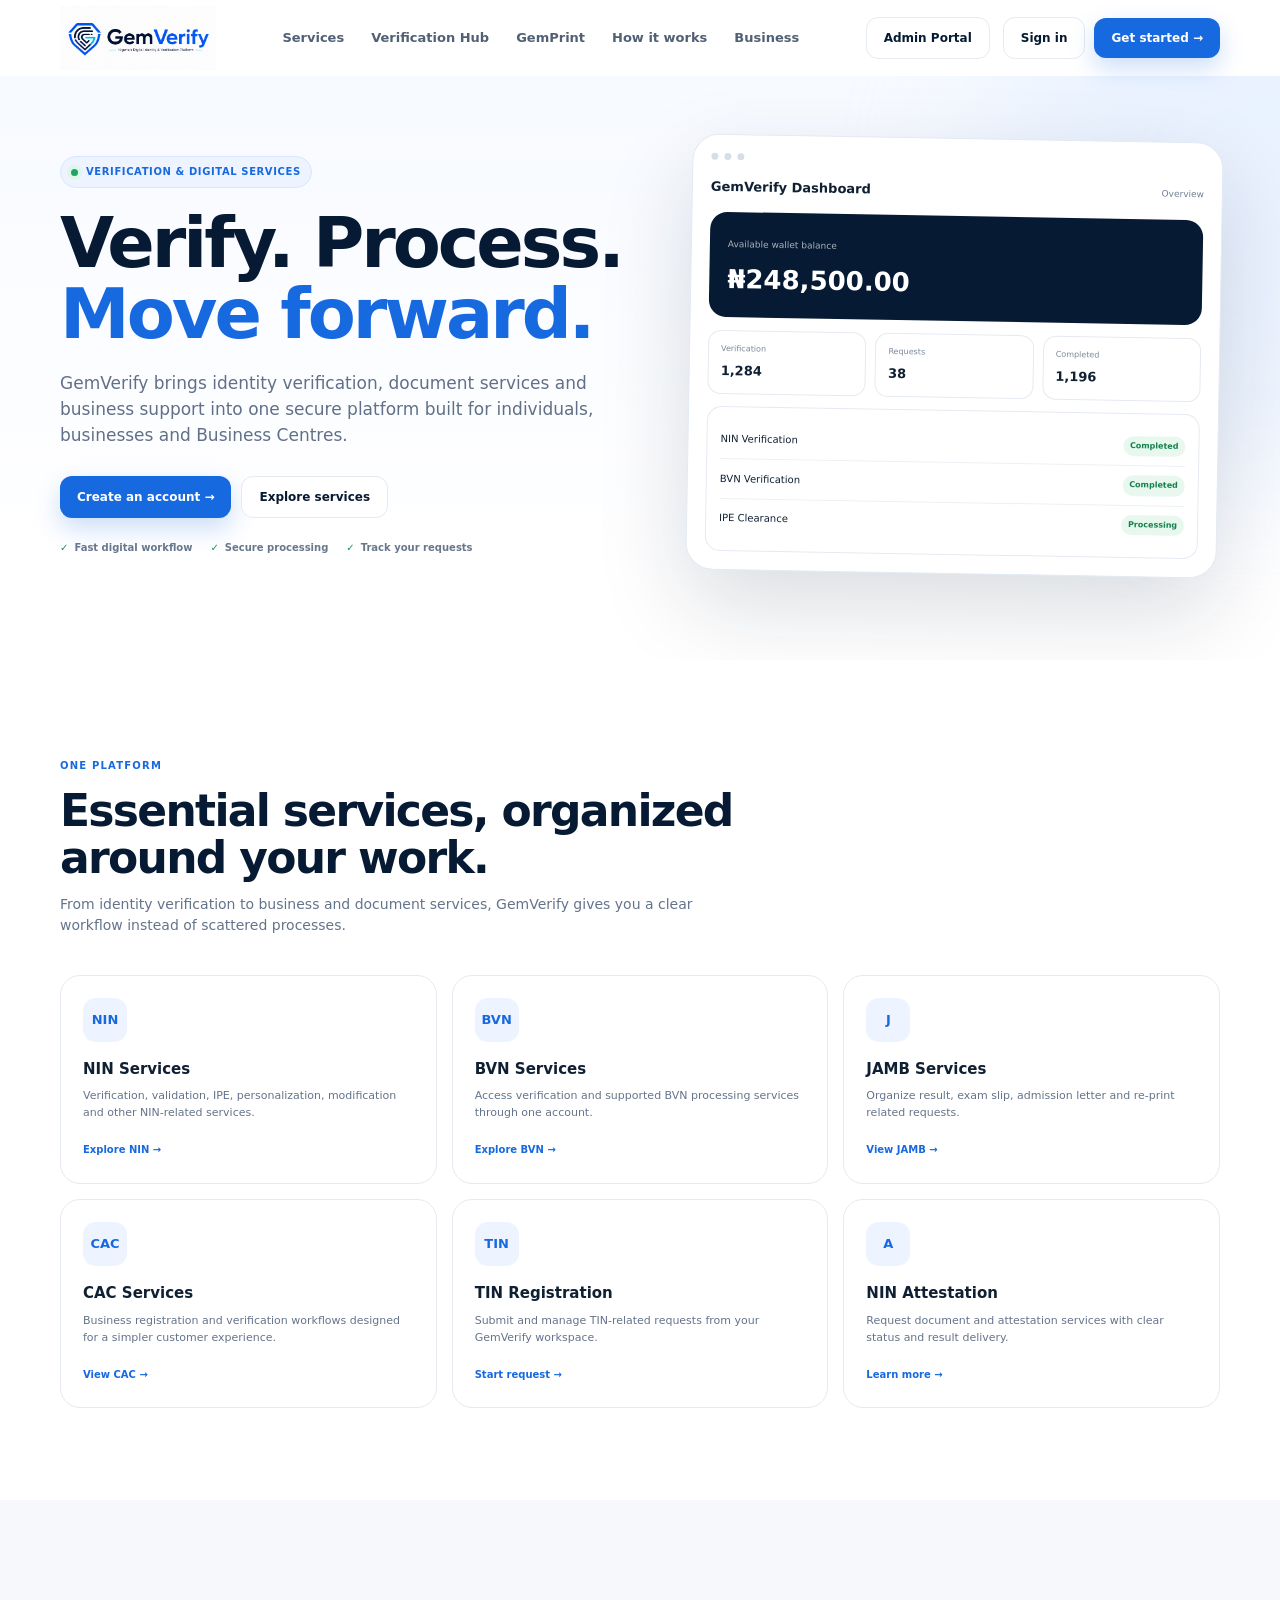
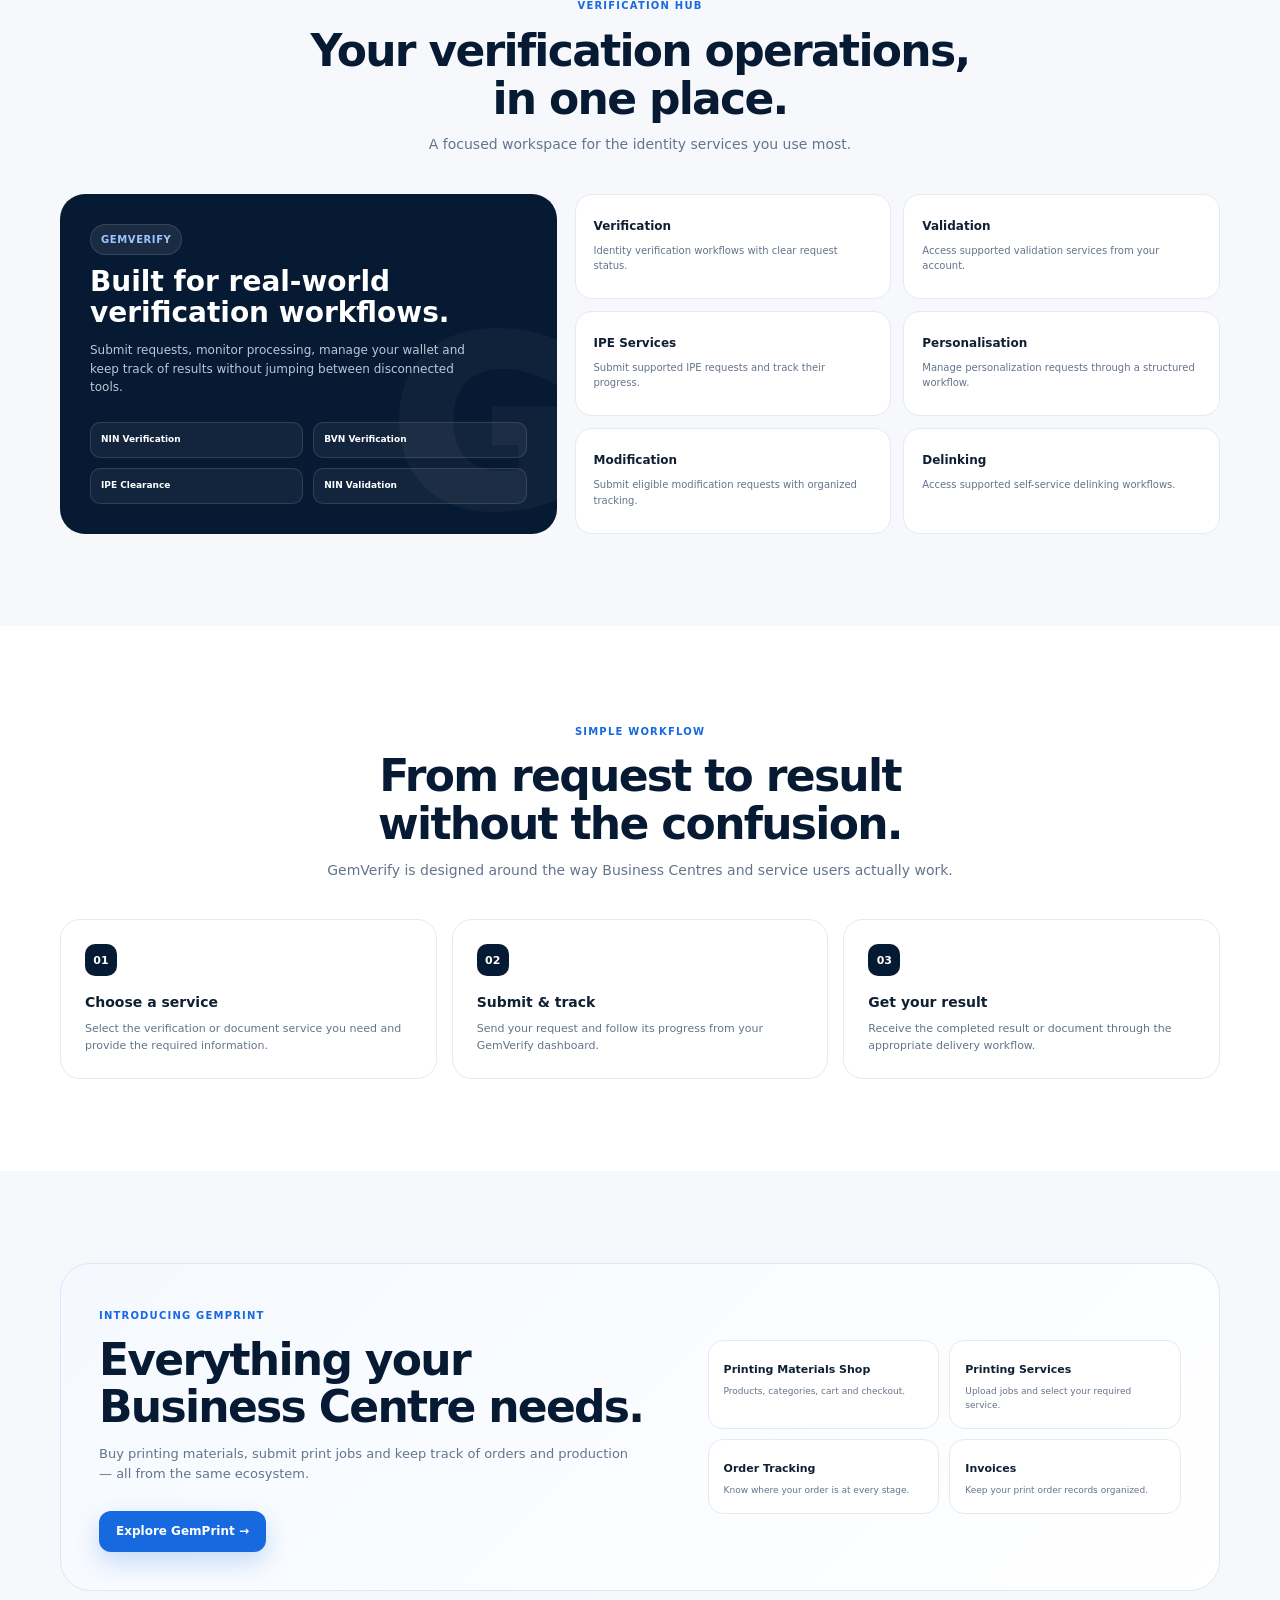
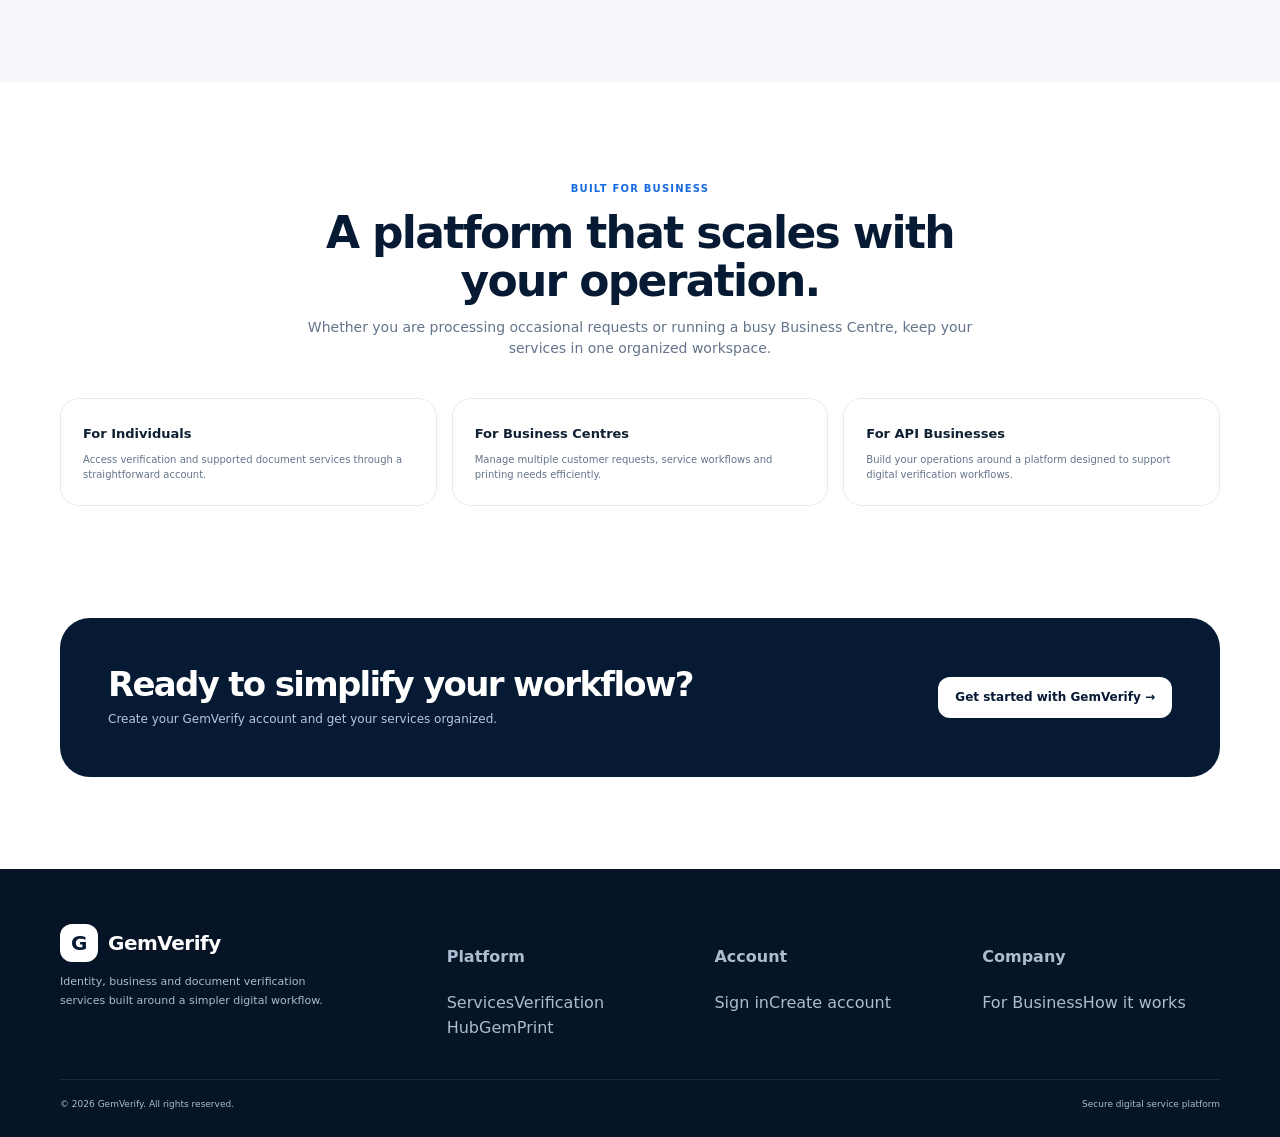
==== index.html @ 968aca0b "Configure gitignore, structure empty directories, and relocate helper tools to tools/" ====
<!DOCTYPE html>
<html lang="en">
<head>
<link rel="icon" type="image/png" href="assets/img/favicon.png">
<link rel="canonical" href="http://localhost/gemverify/">
<meta charset="UTF-8">
<meta name="viewport" content="width=device-width,initial-scale=1,viewport-fit=cover">
<meta name="description" content="GemVerify — Identity, business and document verification services built for individuals, businesses and Nigerian Business Centres.">
<title>GemVerify — Verification Made Simple</title>
<style>
:root{
  --navy:#071a33;--navy2:#0b2748;--blue:#1769e0;--blue2:#4f8df7;
  --ink:#102033;--muted:#64748b;--bg:#f6f8fc;--white:#fff;
  --line:#e5eaf1;--soft:#edf4ff;--green:#15945c;
  --shadow:0 18px 60px rgba(7,26,51,.10);--radius:24px;
}
*{box-sizing:border-box}html{scroll-behavior:smooth}body{margin:0;font-family:Inter,ui-sans-serif,system-ui,-apple-system,BlinkMacSystemFont,"Segoe UI",sans-serif;color:var(--ink);background:var(--white);line-height:1.55}
a{text-decoration:none;color:inherit}button{font:inherit;cursor:pointer}.container{width:min(1160px,calc(100% - 40px));margin:auto}
.nav{height:76px;display:flex;align-items:center;justify-content:space-between;gap:25px;position:relative;z-index:10}
.logo{display:flex;align-items:center;gap:10px;font-weight:900;font-size:20px;letter-spacing:-.5px}
.logo-mark{width:38px;height:38px;border-radius:12px;background:var(--navy);color:white;display:grid;place-items:center;box-shadow:0 8px 20px rgba(7,26,51,.18)}
.nav-links{display:flex;align-items:center;gap:27px;font-size:13px;font-weight:700;color:#516074}
.nav-links a:hover{color:var(--blue)}.nav-actions{display:flex;gap:9px;align-items:center}
.btn{border:0;border-radius:12px;padding:11px 17px;font-weight:800;font-size:12px;display:inline-flex;align-items:center;justify-content:center;gap:8px}
.btn-outline{background:white;border:1px solid var(--line);color:var(--navy)}.btn-primary{background:var(--blue);color:white;box-shadow:0 10px 24px rgba(23,105,224,.22)}.btn-dark{background:var(--navy);color:white}.btn:hover{transform:translateY(-1px)}
.menu{display:none;border:1px solid var(--line);background:white;border-radius:10px;width:40px;height:40px}

.hero{background:linear-gradient(180deg,#f7faff 0%,#fff 86%);padding:62px 0 86px;overflow:hidden;position:relative}
.hero:before{content:"";position:absolute;width:560px;height:560px;border-radius:50%;background:#dbeaff;filter:blur(70px);opacity:.48;right:-260px;top:-160px}
.hero-grid{display:grid;grid-template-columns:1.03fr .97fr;align-items:center;gap:65px;position:relative}
.eyebrow{display:inline-flex;align-items:center;gap:8px;background:#edf4ff;color:#1769e0;border:1px solid #d8e7ff;padding:7px 10px;border-radius:99px;font-size:10px;font-weight:900;letter-spacing:.06em;text-transform:uppercase}
.dot{width:7px;height:7px;border-radius:50%;background:#20a464;box-shadow:0 0 0 4px #dff7ea}
h1{font-size:clamp(42px,5.5vw,70px);line-height:1.02;letter-spacing:-3px;margin:20px 0 19px;color:var(--navy)}
.hero-copy{font-size:17px;color:#617087;max-width:600px}.hero-actions{display:flex;gap:10px;margin:27px 0 22px;flex-wrap:wrap}
.trust{display:flex;gap:18px;flex-wrap:wrap;color:#68778c;font-size:10px;font-weight:700}.trust span{display:flex;gap:6px;align-items:center}.check{color:var(--green);font-weight:900}
.hero-visual{position:relative}.dashboard-card{background:white;border:1px solid #e3eaf3;border-radius:27px;box-shadow:0 35px 90px rgba(7,26,51,.15);padding:18px;transform:rotate(1deg)}
.window-bar{display:flex;gap:6px;margin-bottom:17px}.window-bar i{width:7px;height:7px;border-radius:50%;background:#d7dee8}
.mock-head{display:flex;justify-content:space-between;align-items:center;margin-bottom:15px}.mock-head b{font-size:13px}.mock-head span{font-size:9px;color:#718096}
.balance{background:var(--navy);color:white;border-radius:17px;padding:18px;margin-bottom:13px}.balance small{opacity:.65;font-size:9px}.balance strong{font-size:26px;display:block;margin-top:4px}
.mock-grid{display:grid;grid-template-columns:repeat(3,1fr);gap:9px}.mock-stat{border:1px solid var(--line);border-radius:13px;padding:12px}.mock-stat small{display:block;color:#7b8798;font-size:8px}.mock-stat b{display:block;margin-top:5px;font-size:13px}
.verify-card{margin-top:12px;border:1px solid var(--line);border-radius:15px;padding:13px}.verify-row{display:flex;align-items:center;justify-content:space-between;padding:9px 0;border-bottom:1px solid #edf0f4;font-size:10px}.verify-row:last-child{border:0}.status{background:#e8f8ef;color:#15804b;border-radius:99px;padding:4px 7px;font-size:8px;font-weight:900}

.section{padding:92px 0}.section-soft{background:var(--bg)}.section-head{max-width:680px;margin-bottom:38px}.section-head.center{text-align:center;margin-left:auto;margin-right:auto}.kicker{font-size:10px;color:var(--blue);font-weight:900;text-transform:uppercase;letter-spacing:.12em}.section h2{font-size:clamp(30px,4vw,44px);line-height:1.08;letter-spacing:-1.7px;color:var(--navy);margin:10px 0 12px}.section-head p{color:var(--muted);font-size:14px;margin:0}
.service-grid{display:grid;grid-template-columns:repeat(3,1fr);gap:15px}.service-card{background:white;border:1px solid var(--line);border-radius:20px;padding:22px;transition:.2s}.service-card:hover{transform:translateY(-4px);box-shadow:var(--shadow);border-color:#d2e1f7}
.service-icon{width:44px;height:44px;border-radius:13px;background:var(--soft);color:var(--blue);display:grid;place-items:center;font-weight:900;font-size:13px}.service-card h3{font-size:15px;margin:16px 0 6px}.service-card p{font-size:11px;color:var(--muted);margin:0 0 15px}.service-link{font-size:10px;font-weight:900;color:var(--blue)}
.hub{display:grid;grid-template-columns:1fr 1.3fr;gap:18px;align-items:stretch}.hub-panel{background:var(--navy);color:white;border-radius:25px;padding:30px;position:relative;overflow:hidden}.hub-panel:after{content:"G";position:absolute;font-size:230px;font-weight:1000;opacity:.035;right:-20px;bottom:-75px}.hub-panel h3{font-size:28px;line-height:1.1;margin:12px 0}.hub-panel p{font-size:12px;color:#b9c7d8;max-width:380px}.hub-list{display:grid;grid-template-columns:repeat(2,1fr);gap:10px;margin-top:25px}.hub-list span{border:1px solid rgba(255,255,255,.12);background:rgba(255,255,255,.05);padding:10px;border-radius:10px;font-size:9px;font-weight:800}.hub-services{display:grid;grid-template-columns:repeat(2,1fr);gap:12px}.mini{border:1px solid var(--line);border-radius:17px;padding:18px;background:#fff}.mini b{font-size:12px}.mini p{font-size:10px;color:var(--muted);margin:5px 0 0}

.steps{display:grid;grid-template-columns:repeat(3,1fr);gap:15px}.step{position:relative;border:1px solid var(--line);border-radius:20px;padding:24px;background:#fff}.num{width:32px;height:32px;border-radius:10px;background:var(--navy);color:#fff;display:grid;place-items:center;font-size:11px;font-weight:900}.step h3{font-size:14px;margin:16px 0 6px}.step p{font-size:11px;color:var(--muted);margin:0}
.gemprint{background:linear-gradient(135deg,#f5f9ff,#fff);border:1px solid #dce8f8;border-radius:30px;padding:38px;display:grid;grid-template-columns:1.1fr .9fr;gap:30px;align-items:center}.gemprint h2{margin-top:9px}.gp-items{display:grid;grid-template-columns:1fr 1fr;gap:10px}.gp-item{background:#fff;border:1px solid var(--line);border-radius:15px;padding:15px}.gp-item b{font-size:11px}.gp-item p{font-size:9px;color:var(--muted);margin:4px 0 0}
.security{display:grid;grid-template-columns:repeat(3,1fr);gap:15px}.security-card{padding:22px;border:1px solid var(--line);border-radius:19px}.security-card b{font-size:13px}.security-card p{font-size:10px;color:var(--muted);margin:6px 0 0}
.cta{background:var(--navy);border-radius:30px;padding:48px;color:white;display:flex;justify-content:space-between;align-items:center;gap:25px}.cta h2{color:white;margin:0;font-size:34px}.cta p{color:#b8c7d9;font-size:12px;margin:8px 0 0}.cta .btn{background:white;color:var(--navy)}
footer{background:#061426;color:#aebbd0;padding:55px 0 25px}.footer-grid{display:grid;grid-template-columns:1.5fr 1fr 1fr 1fr;gap:30px}.footer-brand p{font-size:11px;max-width:290px;line-height:1.7}.footer h4{color:white;font-size:11px;margin:0 0 12px}.footer a{display:block;font-size:10px;margin:8px 0;color:#aebbd0}.footer-bottom{border-top:1px solid rgba(255,255,255,.09);margin-top:38px;padding-top:18px;font-size:9px;display:flex;justify-content:space-between;gap:15px}

@media(max-width:900px){.nav-links{display:none}.menu{display:block}.nav-actions .btn-outline{display:none}.hero-grid,.hub,.gemprint{grid-template-columns:1fr}.hero{padding-top:38px}.hero-visual{max-width:620px;margin:auto}.service-grid{grid-template-columns:repeat(2,1fr)}.footer-grid{grid-template-columns:1.5fr 1fr 1fr}.cta{align-items:flex-start;flex-direction:column}}
@media(max-width:620px){.nav .logo img{width:136px!important}.container{width:min(100% - 24px,1160px)}.nav{height:66px}.logo{font-size:18px}.logo-mark{width:34px;height:34px}.hero{padding:35px 0 55px}.hero-grid{gap:38px}h1{font-size:43px;letter-spacing:-2.2px}.hero-copy{font-size:14px}.dashboard-card{padding:12px;border-radius:20px}.mock-grid{grid-template-columns:1fr 1fr}.section{padding:65px 0}.section h2{font-size:31px}.service-grid,.steps,.security{grid-template-columns:1fr}.hub-list,.hub-services,.gp-items{grid-template-columns:1fr}.gemprint{padding:25px;border-radius:23px}.cta{padding:30px 24px;border-radius:23px}.cta h2{font-size:27px}.footer-grid{grid-template-columns:1fr 1fr}.footer-brand{grid-column:1/-1}.footer-bottom{flex-direction:column}.nav-actions .btn-primary{padding:9px 12px}}
</style>
</head>
<body>

<header>
  <div class="container nav">
    <a class="logo" href="#" aria-label="GemVerify home"><img src="[data-uri]" alt="GemVerify — Nigeria\'s Digital Identity & Verification Platform" style="width:156px;height:auto;display:block"></a>
    <nav class="nav-links">
      <a href="#services">Services</a>
      <a href="#verification">Verification Hub</a>
      <a href="#gemprint">GemPrint</a>
      <a href="#how">How it works</a>
      <a href="#business">Business</a>
    </nav>
    <div class="nav-actions"><a class="btn btn-outline" href="admin/" style="margin-right: 4px;">Admin Portal</a>
      <a class="btn btn-outline" href="user/">Sign in</a>
      <a class="btn btn-primary" href="user/">Get started →</a>
      <button class="menu" onclick="toggleMenu()" aria-label="Open menu">☰</button>
    </div>
  </div>
  <div id="mobileMenu" style="display:none;background:#fff;border-top:1px solid var(--line);padding:12px 20px">
    <div class="container" style="display:grid;gap:3px">
      <a href="#services" onclick="toggleMenu()">Services</a>
      <a href="#verification" onclick="toggleMenu()">Verification Hub</a>
      <a href="#gemprint" onclick="toggleMenu()">GemPrint</a>
      <a href="#how" onclick="toggleMenu()">How it works</a>
      <a href="#business" onclick="toggleMenu()">Business</a>
    </div>
  </div>
</header>

<main>
<section class="hero">
  <div class="container hero-grid">
    <div>
      <span class="eyebrow"><i class="dot"></i> Verification & digital services</span>
      <h1>Verify. Process.<br><span style="color:var(--blue)">Move forward.</span></h1>
      <p class="hero-copy">GemVerify brings identity verification, document services and business support into one secure platform built for individuals, businesses and Business Centres.</p>
      <div class="hero-actions">
        <a class="btn btn-primary" href="user/">Create an account →</a>
        <a class="btn btn-outline" href="#services">Explore services</a>
      </div>
      <div class="trust"><span><b class="check">✓</b> Fast digital workflow</span><span><b class="check">✓</b> Secure processing</span><span><b class="check">✓</b> Track your requests</span></div>
    </div>
    <div class="hero-visual">
      <div class="dashboard-card">
        <div class="window-bar"><i></i><i></i><i></i></div>
        <div class="mock-head"><b>GemVerify Dashboard</b><span>Overview</span></div>
        <div class="balance"><small>Available wallet balance</small><strong>₦248,500.00</strong></div>
        <div class="mock-grid">
          <div class="mock-stat"><small>Verification</small><b>1,284</b></div>
          <div class="mock-stat"><small>Requests</small><b>38</b></div>
          <div class="mock-stat"><small>Completed</small><b>1,196</b></div>
        </div>
        <div class="verify-card">
          <div class="verify-row"><span>NIN Verification</span><span class="status">Completed</span></div>
          <div class="verify-row"><span>BVN Verification</span><span class="status">Completed</span></div>
          <div class="verify-row"><span>IPE Clearance</span><span class="status">Processing</span></div>
        </div>
      </div>
    </div>
  </div>
</section>

<section class="section" id="services">
  <div class="container">
    <div class="section-head">
      <span class="kicker">One platform</span>
      <h2>Essential services, organized around your work.</h2>
      <p>From identity verification to business and document services, GemVerify gives you a clear workflow instead of scattered processes.</p>
    </div>
    <div class="service-grid">
      <article class="service-card"><div class="service-icon">NIN</div><h3>NIN Services</h3><p>Verification, validation, IPE, personalization, modification and other NIN-related services.</p><a class="service-link" href="user/">Explore NIN →</a></article>
      <article class="service-card"><div class="service-icon">BVN</div><h3>BVN Services</h3><p>Access verification and supported BVN processing services through one account.</p><a class="service-link" href="user/">Explore BVN →</a></article>
      <article class="service-card"><div class="service-icon">J</div><h3>JAMB Services</h3><p>Organize result, exam slip, admission letter and re-print related requests.</p><a class="service-link" href="user/">View JAMB →</a></article>
      <article class="service-card"><div class="service-icon">CAC</div><h3>CAC Services</h3><p>Business registration and verification workflows designed for a simpler customer experience.</p><a class="service-link" href="user/">View CAC →</a></article>
      <article class="service-card"><div class="service-icon">TIN</div><h3>TIN Registration</h3><p>Submit and manage TIN-related requests from your GemVerify workspace.</p><a class="service-link" href="user/">Start request →</a></article>
      <article class="service-card"><div class="service-icon">A</div><h3>NIN Attestation</h3><p>Request document and attestation services with clear status and result delivery.</p><a class="service-link" href="user/">Learn more →</a></article>
    </div>
  </div>
</section>

<section class="section section-soft" id="verification">
  <div class="container">
    <div class="section-head center"><span class="kicker">Verification Hub</span><h2>Your verification operations, in one place.</h2><p>A focused workspace for the identity services you use most.</p></div>
    <div class="hub">
      <div class="hub-panel">
        <span class="eyebrow" style="background:rgba(255,255,255,.08);border-color:rgba(255,255,255,.12);color:#9ec4ff">GemVerify</span>
        <h3>Built for real-world verification workflows.</h3>
        <p>Submit requests, monitor processing, manage your wallet and keep track of results without jumping between disconnected tools.</p>
        <div class="hub-list"><span>NIN Verification</span><span>BVN Verification</span><span>IPE Clearance</span><span>NIN Validation</span></div>
      </div>
      <div class="hub-services">
        <div class="mini"><b>Verification</b><p>Identity verification workflows with clear request status.</p></div>
        <div class="mini"><b>Validation</b><p>Access supported validation services from your account.</p></div>
        <div class="mini"><b>IPE Services</b><p>Submit supported IPE requests and track their progress.</p></div>
        <div class="mini"><b>Personalisation</b><p>Manage personalization requests through a structured workflow.</p></div>
        <div class="mini"><b>Modification</b><p>Submit eligible modification requests with organized tracking.</p></div>
        <div class="mini"><b>Delinking</b><p>Access supported self-service delinking workflows.</p></div>
      </div>
    </div>
  </div>
</section>

<section class="section" id="how">
  <div class="container">
    <div class="section-head center"><span class="kicker">Simple workflow</span><h2>From request to result without the confusion.</h2><p>GemVerify is designed around the way Business Centres and service users actually work.</p></div>
    <div class="steps">
      <article class="step"><span class="num">01</span><h3>Choose a service</h3><p>Select the verification or document service you need and provide the required information.</p></article>
      <article class="step"><span class="num">02</span><h3>Submit & track</h3><p>Send your request and follow its progress from your GemVerify dashboard.</p></article>
      <article class="step"><span class="num">03</span><h3>Get your result</h3><p>Receive the completed result or document through the appropriate delivery workflow.</p></article>
    </div>
  </div>
</section>

<section class="section section-soft" id="gemprint">
  <div class="container">
    <div class="gemprint">
      <div>
        <span class="kicker">Introducing GemPrint</span>
        <h2>Everything your Business Centre needs.</h2>
        <p style="color:var(--muted);font-size:13px;max-width:530px">Buy printing materials, submit print jobs and keep track of orders and production — all from the same ecosystem.</p>
        <div class="hero-actions" style="margin-bottom:0"><a class="btn btn-primary" href="user/">Explore GemPrint →</a></div>
      </div>
      <div class="gp-items">
        <div class="gp-item"><b>Printing Materials Shop</b><p>Products, categories, cart and checkout.</p></div>
        <div class="gp-item"><b>Printing Services</b><p>Upload jobs and select your required service.</p></div>
        <div class="gp-item"><b>Order Tracking</b><p>Know where your order is at every stage.</p></div>
        <div class="gp-item"><b>Invoices</b><p>Keep your print order records organized.</p></div>
      </div>
    </div>
  </div>
</section>

<section class="section" id="business">
  <div class="container">
    <div class="section-head center"><span class="kicker">Built for business</span><h2>A platform that scales with your operation.</h2><p>Whether you are processing occasional requests or running a busy Business Centre, keep your services in one organized workspace.</p></div>
    <div class="security">
      <div class="security-card"><b>For Individuals</b><p>Access verification and supported document services through a straightforward account.</p></div>
      <div class="security-card"><b>For Business Centres</b><p>Manage multiple customer requests, service workflows and printing needs efficiently.</p></div>
      <div class="security-card"><b>For API Businesses</b><p>Build your operations around a platform designed to support digital verification workflows.</p></div>
    </div>
  </div>
</section>

<section class="section" style="padding-top:20px">
  <div class="container">
    <div class="cta">
      <div><h2>Ready to simplify your workflow?</h2><p>Create your GemVerify account and get your services organized.</p></div>
      <a class="btn" href="user/">Get started with GemVerify →</a>
    </div>
  </div>
</section>
</main>

<footer>
  <div class="container">
    <div class="footer-grid">
      <div class="footer-brand"><a class="logo" href="#" style="color:#fff"><span class="logo-mark" style="background:#fff;color:var(--navy)">G</span>GemVerify</a><p>Identity, business and document verification services built around a simpler digital workflow.</p></div>
      <div><h4>Platform</h4><a href="#services">Services</a><a href="#verification">Verification Hub</a><a href="#gemprint">GemPrint</a></div>
      <div><h4>Account</h4><a href="user/">Sign in</a><a href="user/">Create account</a></div>
      <div><h4>Company</h4><a href="#business">For Business</a><a href="#how">How it works</a></div>
    </div>
    <div class="footer-bottom"><span>© 2026 GemVerify. All rights reserved.</span><span>Secure digital service platform</span></div>
  </div>
</footer>

<script>
function toggleMenu(){
  const m=document.getElementById('mobileMenu');
  m.style.display=m.style.display==='none'?'block':'none';
}
</script>
</body>
</html>
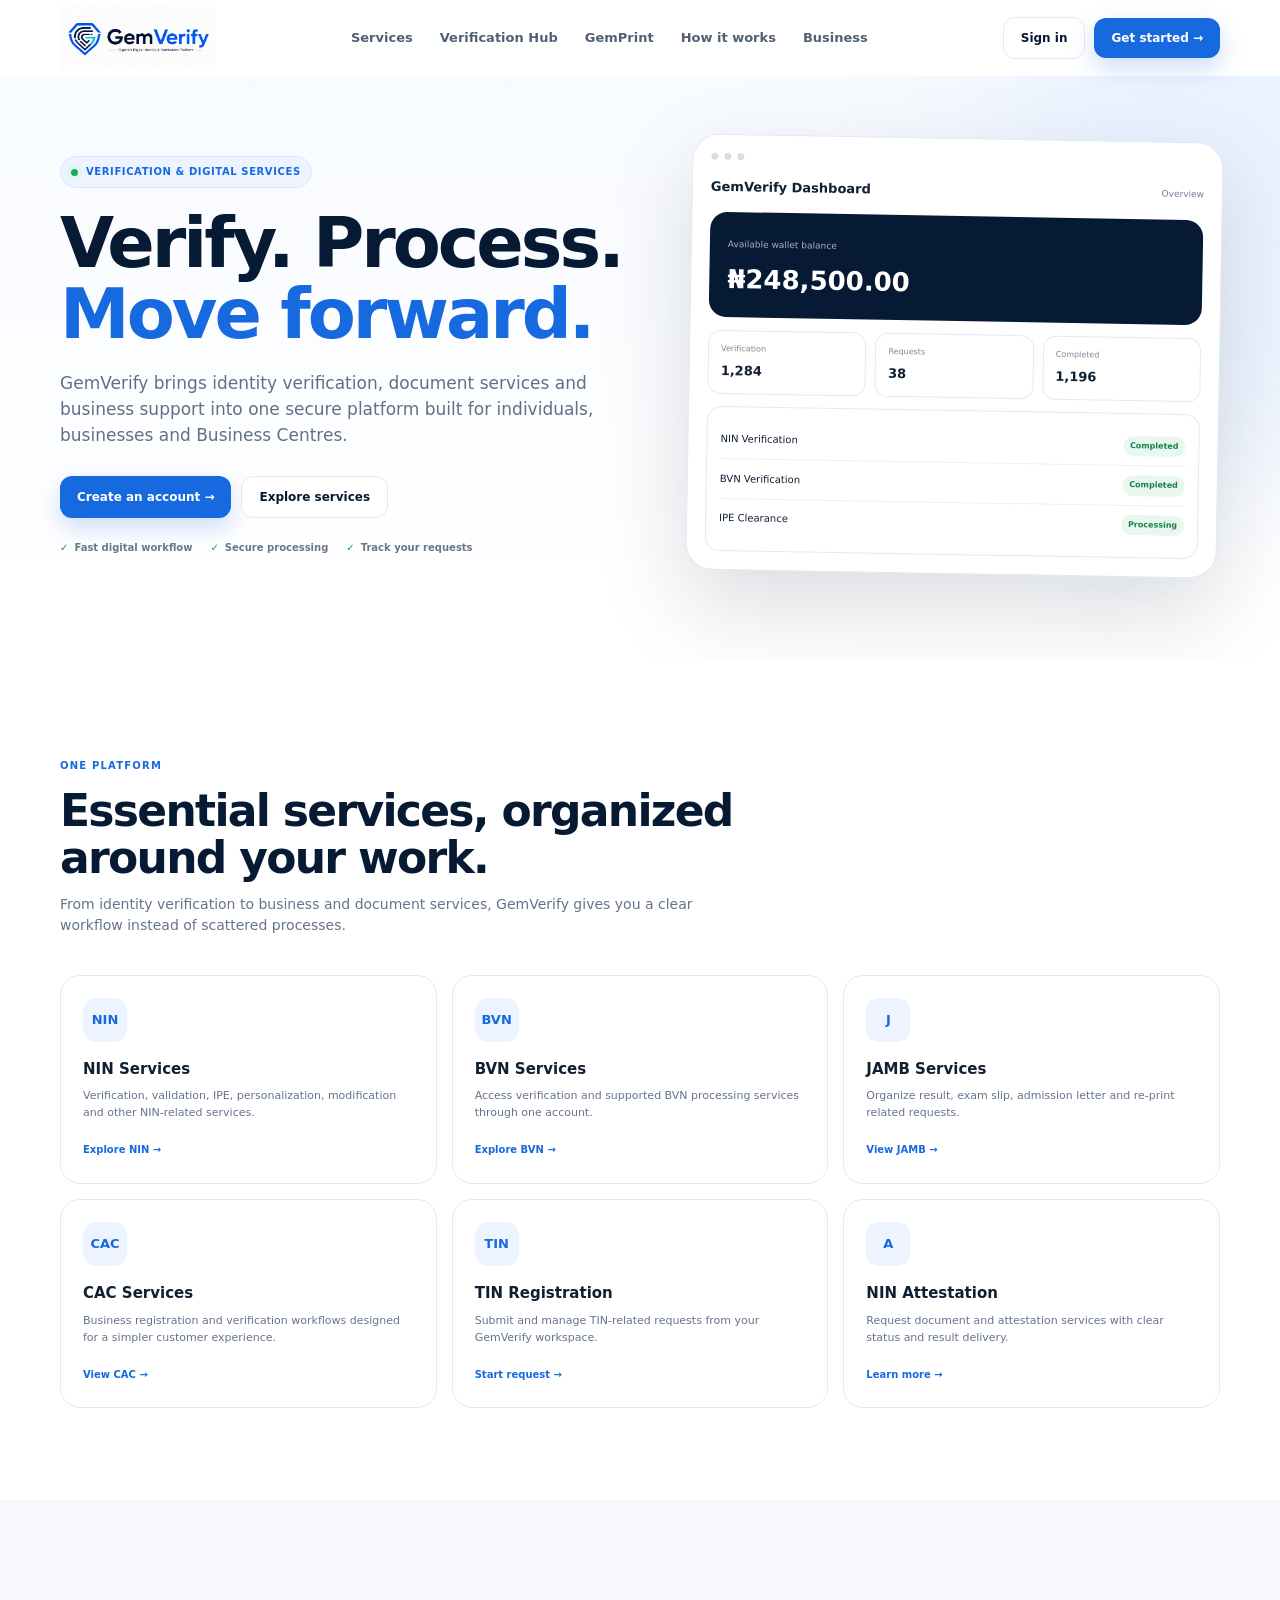
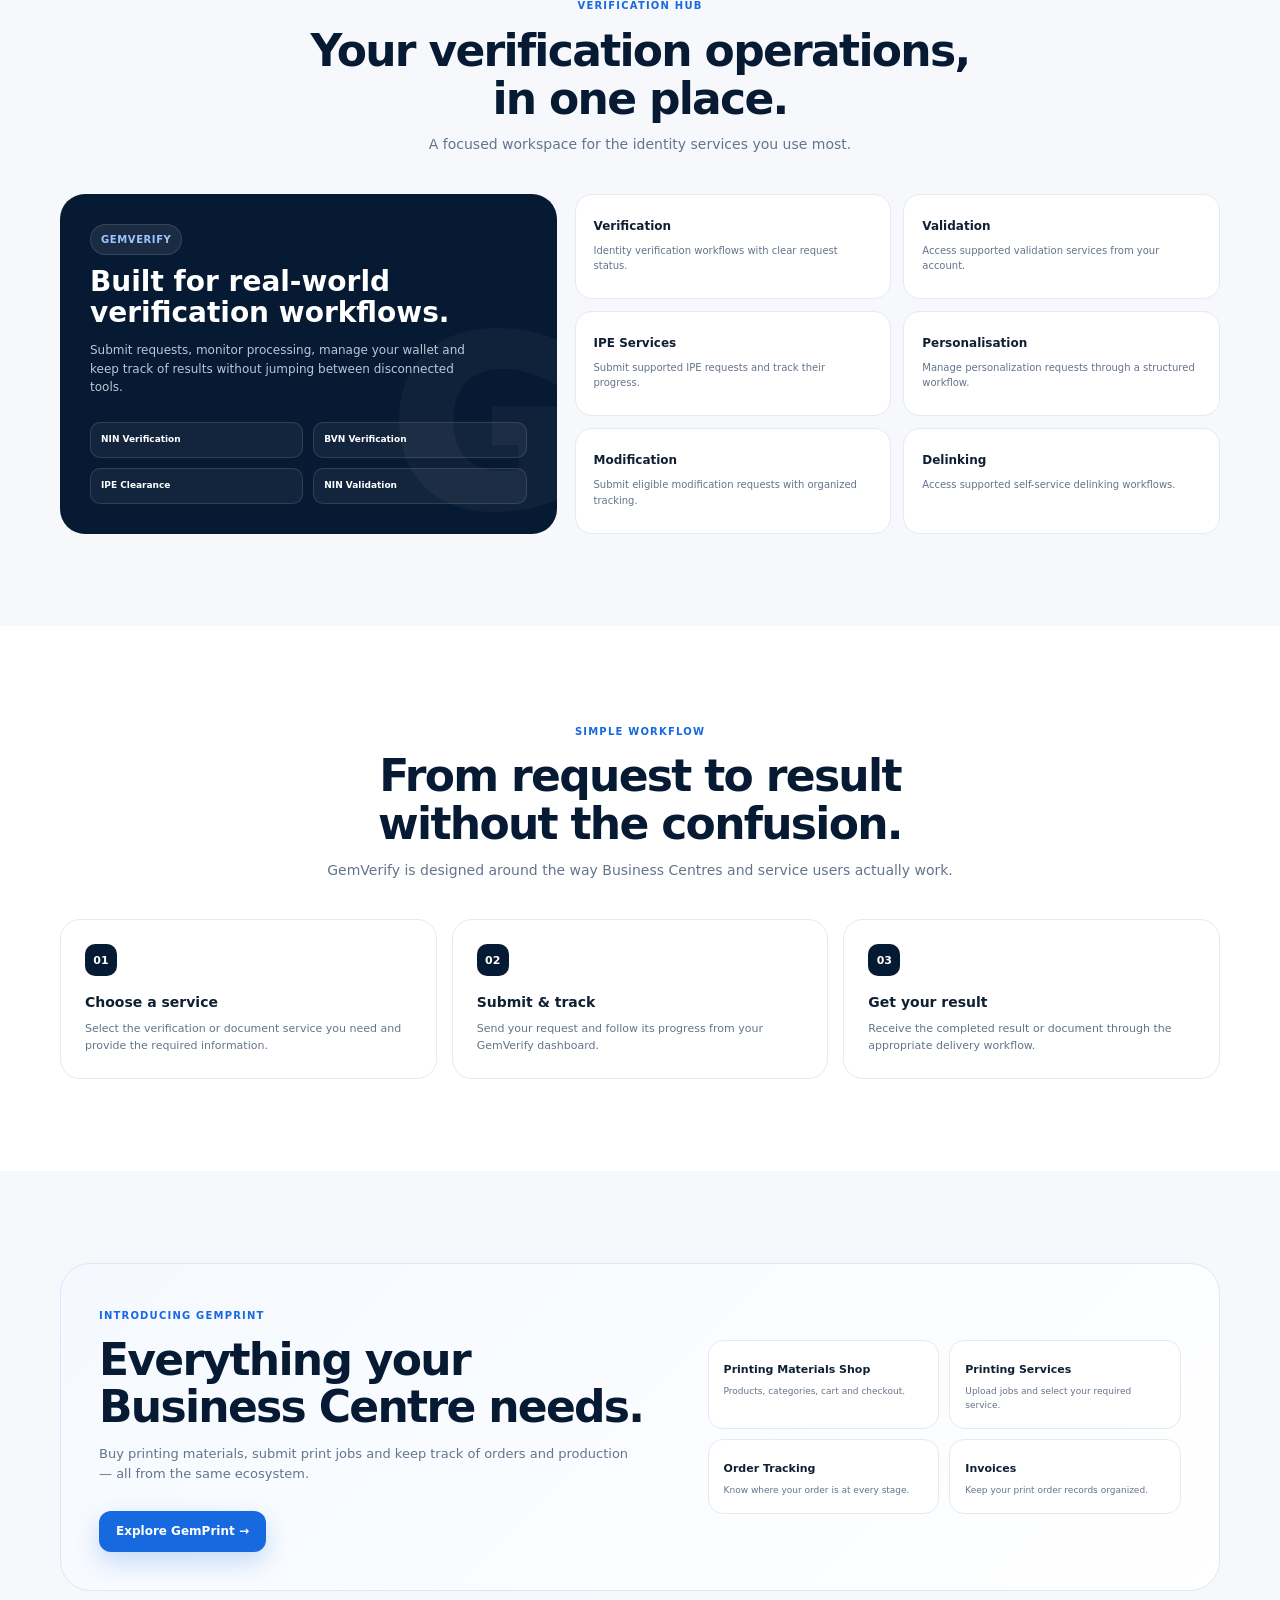
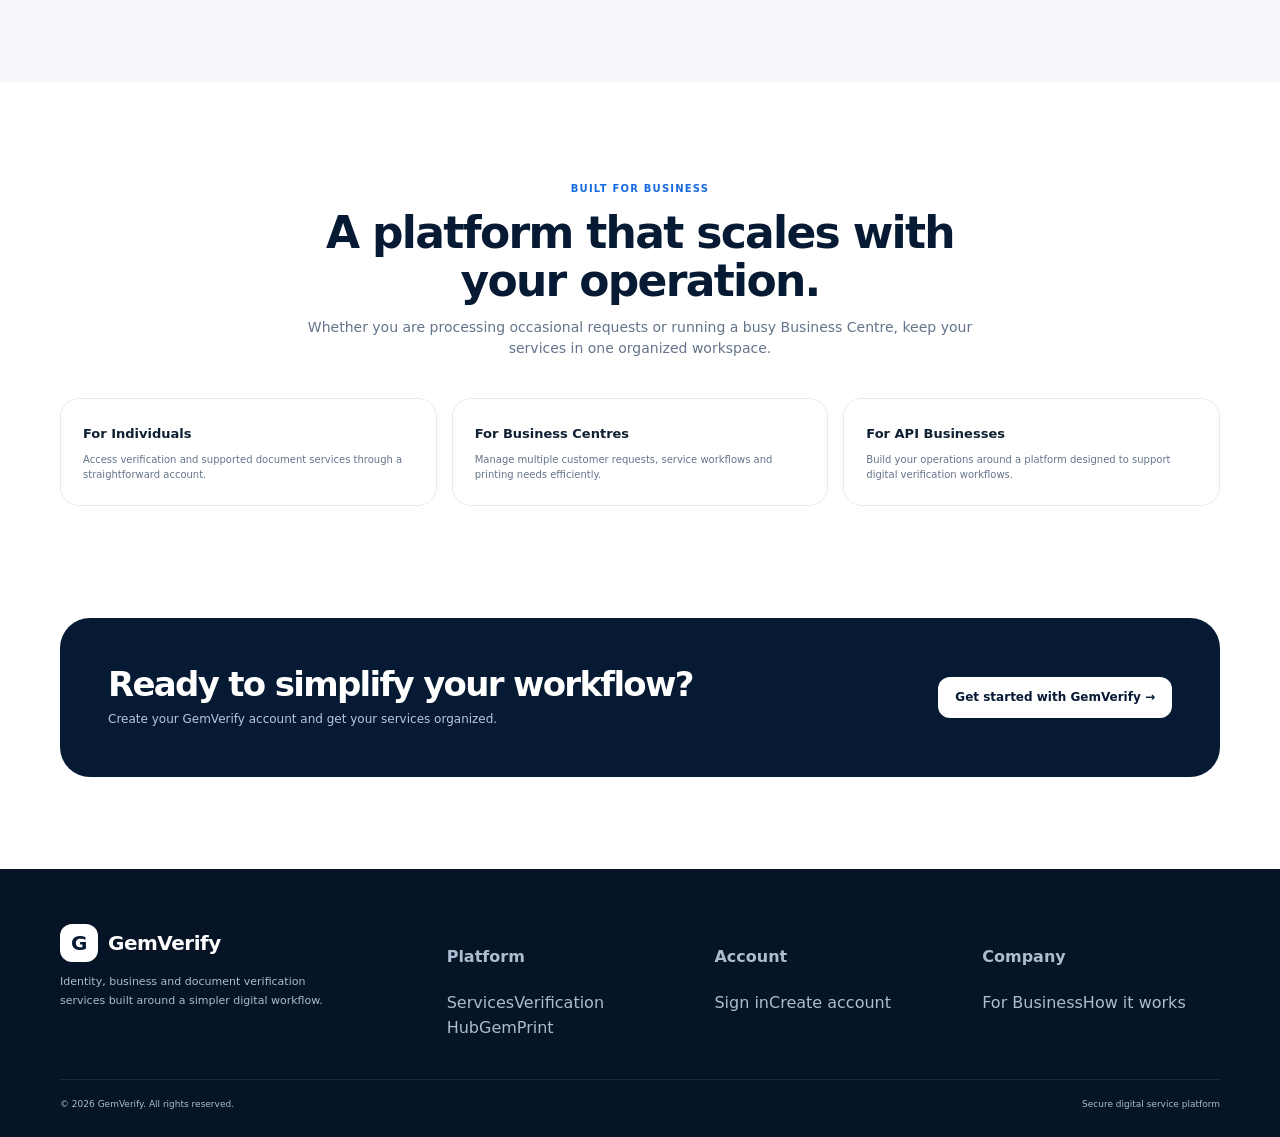
==== commit f27286d5: "Clean up landing page navigation and set shield branding logo in admin sidebar" ====
--- a/index.html
+++ b/index.html
@@ -67,7 +67,7 @@
       <a href="#how">How it works</a>
       <a href="#business">Business</a>
     </nav>
-    <div class="nav-actions"><a class="btn btn-outline" href="admin/" style="margin-right: 4px;">Admin Portal</a>
+    <div class="nav-actions">
       <a class="btn btn-outline" href="user/">Sign in</a>
       <a class="btn btn-primary" href="user/">Get started →</a>
       <button class="menu" onclick="toggleMenu()" aria-label="Open menu">☰</button>
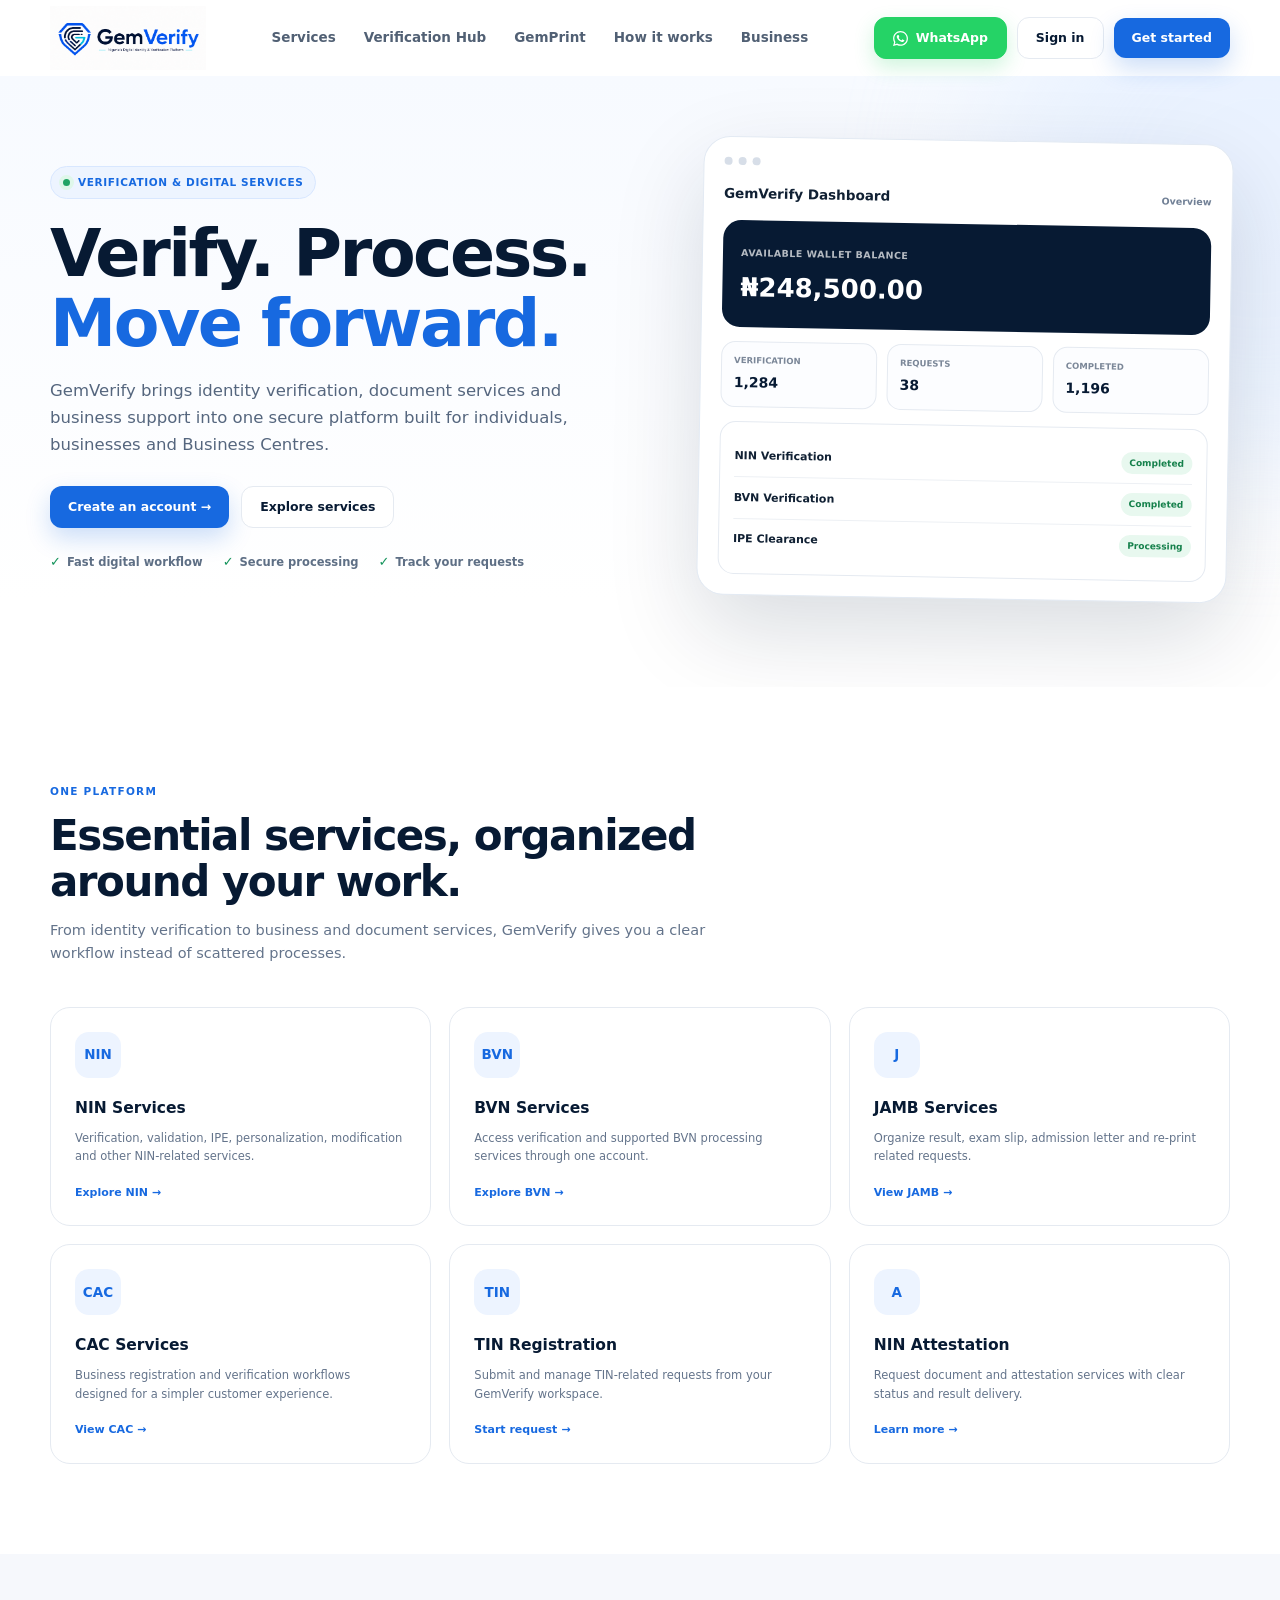
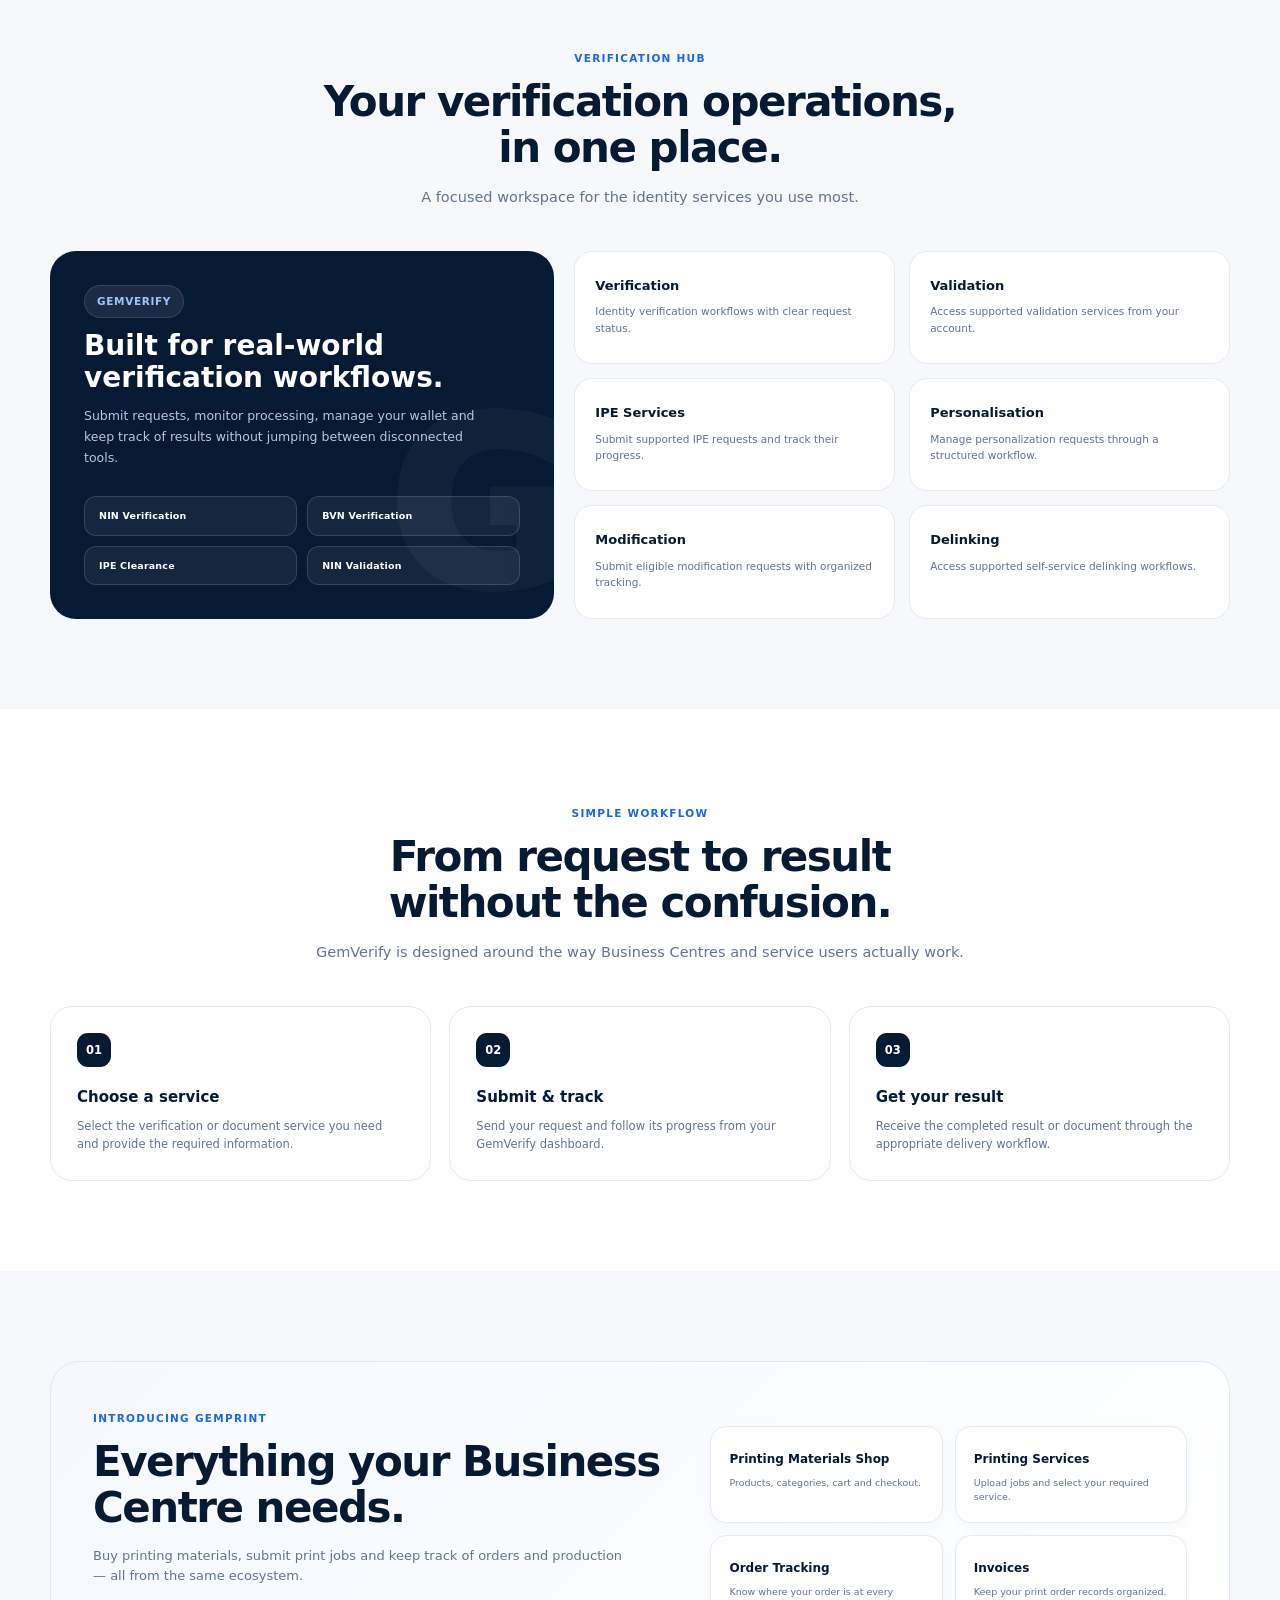
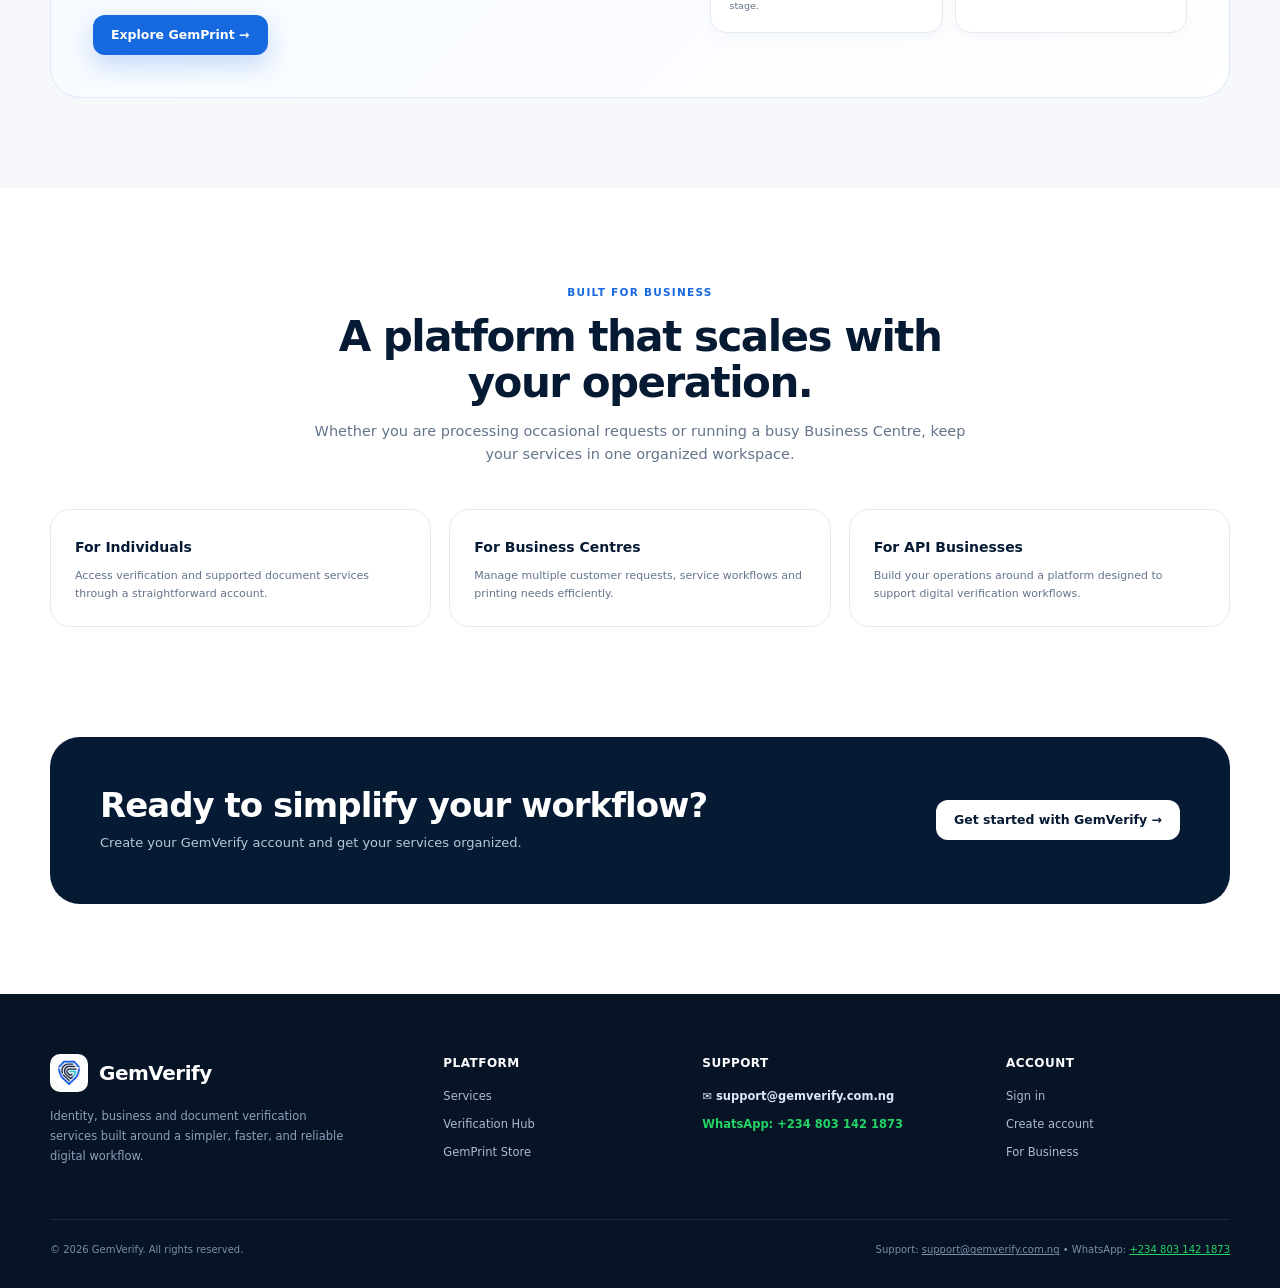
==== commit cf443e85: "feat: API performance optimizations, WhatsApp button, support email, and landing page brand polish -" ====
--- a/index.html
+++ b/index.html
@@ -14,45 +14,167 @@
   --line:#e5eaf1;--soft:#edf4ff;--green:#15945c;
   --shadow:0 18px 60px rgba(7,26,51,.10);--radius:24px;
 }
-*{box-sizing:border-box}html{scroll-behavior:smooth}body{margin:0;font-family:Inter,ui-sans-serif,system-ui,-apple-system,BlinkMacSystemFont,"Segoe UI",sans-serif;color:var(--ink);background:var(--white);line-height:1.55}
-a{text-decoration:none;color:inherit}button{font:inherit;cursor:pointer}.container{width:min(1160px,calc(100% - 40px));margin:auto}
+*{box-sizing:border-box}
+html{scroll-behavior:smooth}
+body{margin:0;font-family:Inter,ui-sans-serif,system-ui,-apple-system,BlinkMacSystemFont,"Segoe UI",Roboto,sans-serif;color:var(--ink);background:var(--white);line-height:1.6}
+a{text-decoration:none;color:inherit}
+button{font:inherit;cursor:pointer}
+.container{width:min(1180px,calc(100% - 40px));margin:auto}
+
+/* Header & Navigation */
 .nav{height:76px;display:flex;align-items:center;justify-content:space-between;gap:25px;position:relative;z-index:10}
 .logo{display:flex;align-items:center;gap:10px;font-weight:900;font-size:20px;letter-spacing:-.5px}
-.logo-mark{width:38px;height:38px;border-radius:12px;background:var(--navy);color:white;display:grid;place-items:center;box-shadow:0 8px 20px rgba(7,26,51,.18)}
-.nav-links{display:flex;align-items:center;gap:27px;font-size:13px;font-weight:700;color:#516074}
-.nav-links a:hover{color:var(--blue)}.nav-actions{display:flex;gap:9px;align-items:center}
-.btn{border:0;border-radius:12px;padding:11px 17px;font-weight:800;font-size:12px;display:inline-flex;align-items:center;justify-content:center;gap:8px}
-.btn-outline{background:white;border:1px solid var(--line);color:var(--navy)}.btn-primary{background:var(--blue);color:white;box-shadow:0 10px 24px rgba(23,105,224,.22)}.btn-dark{background:var(--navy);color:white}.btn:hover{transform:translateY(-1px)}
-.menu{display:none;border:1px solid var(--line);background:white;border-radius:10px;width:40px;height:40px}
-
-.hero{background:linear-gradient(180deg,#f7faff 0%,#fff 86%);padding:62px 0 86px;overflow:hidden;position:relative}
+.nav-links{display:flex;align-items:center;gap:28px;font-size:13.5px;font-weight:700;color:#516074}
+.nav-links a{transition:color .2s}
+.nav-links a:hover{color:var(--blue)}
+.nav-actions{display:flex;gap:10px;align-items:center}
+.btn{border:0;border-radius:12px;padding:10px 18px;font-weight:800;font-size:12.5px;display:inline-flex;align-items:center;justify-content:center;gap:8px;transition:all .2s;cursor:pointer}
+.btn-outline{background:white;border:1px solid var(--line);color:var(--navy)}
+.btn-outline:hover{background:#f8fafc;border-color:#cbd5e1}
+.btn-primary{background:var(--blue);color:white;box-shadow:0 10px 24px rgba(23,105,224,.22)}
+.btn-primary:hover{background:#1256b8;transform:translateY(-1px);box-shadow:0 12px 28px rgba(23,105,224,.30)}
+.btn-whatsapp{background:#25D366;color:#fff;border:1px solid #25D366;box-shadow:0 8px 20px rgba(37,211,102,.22)}
+.btn-whatsapp:hover{background:#20bd5a;transform:translateY(-1px)}
+.menu{display:none;border:1px solid var(--line);background:white;border-radius:10px;width:40px;height:40px;font-size:18px}
+
+/* Hero Section */
+.hero{background:linear-gradient(180deg,#f7faff 0%,#fff 86%);padding:64px 0 88px;overflow:hidden;position:relative}
 .hero:before{content:"";position:absolute;width:560px;height:560px;border-radius:50%;background:#dbeaff;filter:blur(70px);opacity:.48;right:-260px;top:-160px}
-.hero-grid{display:grid;grid-template-columns:1.03fr .97fr;align-items:center;gap:65px;position:relative}
-.eyebrow{display:inline-flex;align-items:center;gap:8px;background:#edf4ff;color:#1769e0;border:1px solid #d8e7ff;padding:7px 10px;border-radius:99px;font-size:10px;font-weight:900;letter-spacing:.06em;text-transform:uppercase}
+.hero-grid{display:grid;grid-template-columns:1.05fr .95fr;align-items:center;gap:65px;position:relative}
+.eyebrow{display:inline-flex;align-items:center;gap:8px;background:#edf4ff;color:#1769e0;border:1px solid #d8e7ff;padding:7px 12px;border-radius:99px;font-size:10.5px;font-weight:900;letter-spacing:.06em;text-transform:uppercase}
 .dot{width:7px;height:7px;border-radius:50%;background:#20a464;box-shadow:0 0 0 4px #dff7ea}
-h1{font-size:clamp(42px,5.5vw,70px);line-height:1.02;letter-spacing:-3px;margin:20px 0 19px;color:var(--navy)}
-.hero-copy{font-size:17px;color:#617087;max-width:600px}.hero-actions{display:flex;gap:10px;margin:27px 0 22px;flex-wrap:wrap}
-.trust{display:flex;gap:18px;flex-wrap:wrap;color:#68778c;font-size:10px;font-weight:700}.trust span{display:flex;gap:6px;align-items:center}.check{color:var(--green);font-weight:900}
-.hero-visual{position:relative}.dashboard-card{background:white;border:1px solid #e3eaf3;border-radius:27px;box-shadow:0 35px 90px rgba(7,26,51,.15);padding:18px;transform:rotate(1deg)}
-.window-bar{display:flex;gap:6px;margin-bottom:17px}.window-bar i{width:7px;height:7px;border-radius:50%;background:#d7dee8}
-.mock-head{display:flex;justify-content:space-between;align-items:center;margin-bottom:15px}.mock-head b{font-size:13px}.mock-head span{font-size:9px;color:#718096}
-.balance{background:var(--navy);color:white;border-radius:17px;padding:18px;margin-bottom:13px}.balance small{opacity:.65;font-size:9px}.balance strong{font-size:26px;display:block;margin-top:4px}
-.mock-grid{display:grid;grid-template-columns:repeat(3,1fr);gap:9px}.mock-stat{border:1px solid var(--line);border-radius:13px;padding:12px}.mock-stat small{display:block;color:#7b8798;font-size:8px}.mock-stat b{display:block;margin-top:5px;font-size:13px}
-.verify-card{margin-top:12px;border:1px solid var(--line);border-radius:15px;padding:13px}.verify-row{display:flex;align-items:center;justify-content:space-between;padding:9px 0;border-bottom:1px solid #edf0f4;font-size:10px}.verify-row:last-child{border:0}.status{background:#e8f8ef;color:#15804b;border-radius:99px;padding:4px 7px;font-size:8px;font-weight:900}
-
-.section{padding:92px 0}.section-soft{background:var(--bg)}.section-head{max-width:680px;margin-bottom:38px}.section-head.center{text-align:center;margin-left:auto;margin-right:auto}.kicker{font-size:10px;color:var(--blue);font-weight:900;text-transform:uppercase;letter-spacing:.12em}.section h2{font-size:clamp(30px,4vw,44px);line-height:1.08;letter-spacing:-1.7px;color:var(--navy);margin:10px 0 12px}.section-head p{color:var(--muted);font-size:14px;margin:0}
-.service-grid{display:grid;grid-template-columns:repeat(3,1fr);gap:15px}.service-card{background:white;border:1px solid var(--line);border-radius:20px;padding:22px;transition:.2s}.service-card:hover{transform:translateY(-4px);box-shadow:var(--shadow);border-color:#d2e1f7}
-.service-icon{width:44px;height:44px;border-radius:13px;background:var(--soft);color:var(--blue);display:grid;place-items:center;font-weight:900;font-size:13px}.service-card h3{font-size:15px;margin:16px 0 6px}.service-card p{font-size:11px;color:var(--muted);margin:0 0 15px}.service-link{font-size:10px;font-weight:900;color:var(--blue)}
-.hub{display:grid;grid-template-columns:1fr 1.3fr;gap:18px;align-items:stretch}.hub-panel{background:var(--navy);color:white;border-radius:25px;padding:30px;position:relative;overflow:hidden}.hub-panel:after{content:"G";position:absolute;font-size:230px;font-weight:1000;opacity:.035;right:-20px;bottom:-75px}.hub-panel h3{font-size:28px;line-height:1.1;margin:12px 0}.hub-panel p{font-size:12px;color:#b9c7d8;max-width:380px}.hub-list{display:grid;grid-template-columns:repeat(2,1fr);gap:10px;margin-top:25px}.hub-list span{border:1px solid rgba(255,255,255,.12);background:rgba(255,255,255,.05);padding:10px;border-radius:10px;font-size:9px;font-weight:800}.hub-services{display:grid;grid-template-columns:repeat(2,1fr);gap:12px}.mini{border:1px solid var(--line);border-radius:17px;padding:18px;background:#fff}.mini b{font-size:12px}.mini p{font-size:10px;color:var(--muted);margin:5px 0 0}
-
-.steps{display:grid;grid-template-columns:repeat(3,1fr);gap:15px}.step{position:relative;border:1px solid var(--line);border-radius:20px;padding:24px;background:#fff}.num{width:32px;height:32px;border-radius:10px;background:var(--navy);color:#fff;display:grid;place-items:center;font-size:11px;font-weight:900}.step h3{font-size:14px;margin:16px 0 6px}.step p{font-size:11px;color:var(--muted);margin:0}
-.gemprint{background:linear-gradient(135deg,#f5f9ff,#fff);border:1px solid #dce8f8;border-radius:30px;padding:38px;display:grid;grid-template-columns:1.1fr .9fr;gap:30px;align-items:center}.gemprint h2{margin-top:9px}.gp-items{display:grid;grid-template-columns:1fr 1fr;gap:10px}.gp-item{background:#fff;border:1px solid var(--line);border-radius:15px;padding:15px}.gp-item b{font-size:11px}.gp-item p{font-size:9px;color:var(--muted);margin:4px 0 0}
-.security{display:grid;grid-template-columns:repeat(3,1fr);gap:15px}.security-card{padding:22px;border:1px solid var(--line);border-radius:19px}.security-card b{font-size:13px}.security-card p{font-size:10px;color:var(--muted);margin:6px 0 0}
-.cta{background:var(--navy);border-radius:30px;padding:48px;color:white;display:flex;justify-content:space-between;align-items:center;gap:25px}.cta h2{color:white;margin:0;font-size:34px}.cta p{color:#b8c7d9;font-size:12px;margin:8px 0 0}.cta .btn{background:white;color:var(--navy)}
-footer{background:#061426;color:#aebbd0;padding:55px 0 25px}.footer-grid{display:grid;grid-template-columns:1.5fr 1fr 1fr 1fr;gap:30px}.footer-brand p{font-size:11px;max-width:290px;line-height:1.7}.footer h4{color:white;font-size:11px;margin:0 0 12px}.footer a{display:block;font-size:10px;margin:8px 0;color:#aebbd0}.footer-bottom{border-top:1px solid rgba(255,255,255,.09);margin-top:38px;padding-top:18px;font-size:9px;display:flex;justify-content:space-between;gap:15px}
-
-@media(max-width:900px){.nav-links{display:none}.menu{display:block}.nav-actions .btn-outline{display:none}.hero-grid,.hub,.gemprint{grid-template-columns:1fr}.hero{padding-top:38px}.hero-visual{max-width:620px;margin:auto}.service-grid{grid-template-columns:repeat(2,1fr)}.footer-grid{grid-template-columns:1.5fr 1fr 1fr}.cta{align-items:flex-start;flex-direction:column}}
-@media(max-width:620px){.nav .logo img{width:136px!important}.container{width:min(100% - 24px,1160px)}.nav{height:66px}.logo{font-size:18px}.logo-mark{width:34px;height:34px}.hero{padding:35px 0 55px}.hero-grid{gap:38px}h1{font-size:43px;letter-spacing:-2.2px}.hero-copy{font-size:14px}.dashboard-card{padding:12px;border-radius:20px}.mock-grid{grid-template-columns:1fr 1fr}.section{padding:65px 0}.section h2{font-size:31px}.service-grid,.steps,.security{grid-template-columns:1fr}.hub-list,.hub-services,.gp-items{grid-template-columns:1fr}.gemprint{padding:25px;border-radius:23px}.cta{padding:30px 24px;border-radius:23px}.cta h2{font-size:27px}.footer-grid{grid-template-columns:1fr 1fr}.footer-brand{grid-column:1/-1}.footer-bottom{flex-direction:column}.nav-actions .btn-primary{padding:9px 12px}}
+h1{font-size:clamp(42px,5.2vw,68px);line-height:1.05;letter-spacing:-2.5px;margin:20px 0 18px;color:var(--navy);font-weight:900}
+.hero-copy{font-size:16.5px;color:#55667e;max-width:580px;line-height:1.65}
+.hero-actions{display:flex;gap:12px;margin:28px 0 24px;flex-wrap:wrap}
+.trust{display:flex;gap:20px;flex-wrap:wrap;color:#5e6f85;font-size:11.5px;font-weight:700}
+.trust span{display:flex;gap:6px;align-items:center}
+.check{color:var(--green);font-weight:900;font-size:13px}
+
+/* Visual Mock Card */
+.hero-visual{position:relative}
+.dashboard-card{background:white;border:1px solid #e3eaf3;border-radius:27px;box-shadow:0 35px 90px rgba(7,26,51,.15);padding:20px;transform:rotate(1deg)}
+.window-bar{display:flex;gap:6px;margin-bottom:18px}
+.window-bar i{width:8px;height:8px;border-radius:50%;background:#d7dee8}
+.mock-head{display:flex;justify-content:space-between;align-items:center;margin-bottom:15px}
+.mock-head b{font-size:13.5px;font-weight:800}
+.mock-head span{font-size:9.5px;color:#718096;font-weight:600}
+.balance{background:var(--navy);color:white;border-radius:18px;padding:18px;margin-bottom:14px}
+.balance small{opacity:.7;font-size:9.5px;text-transform:uppercase;letter-spacing:.05em;font-weight:700}
+.balance strong{font-size:26px;display:block;margin-top:4px;font-weight:900}
+.mock-grid{display:grid;grid-template-columns:repeat(3,1fr);gap:10px}
+.mock-stat{border:1px solid var(--line);border-radius:14px;padding:12px;background:#fcfdff}
+.mock-stat small{display:block;color:#7b8798;font-size:8.5px;font-weight:700;text-transform:uppercase}
+.mock-stat b{display:block;margin-top:4px;font-size:14px;font-weight:800;color:var(--navy)}
+.verify-card{margin-top:14px;border:1px solid var(--line);border-radius:16px;padding:14px;background:#fff}
+.verify-row{display:flex;align-items:center;justify-content:space-between;padding:9px 0;border-bottom:1px solid #edf0f4;font-size:11px;font-weight:600}
+.verify-row:last-child{border:0}
+.status{background:#e8f8ef;color:#15804b;border-radius:99px;padding:4px 8px;font-size:9px;font-weight:900}
+
+/* Section Components */
+.section{padding:90px 0}
+.section-soft{background:var(--bg)}
+.section-head{max-width:680px;margin-bottom:42px}
+.section-head.center{text-align:center;margin-left:auto;margin-right:auto}
+.kicker{font-size:10.5px;color:var(--blue);font-weight:900;text-transform:uppercase;letter-spacing:.12em}
+.section h2{font-size:clamp(30px,3.8vw,42px);line-height:1.1;letter-spacing:-1.5px;color:var(--navy);margin:10px 0 14px;font-weight:900}
+.section-head p{color:var(--muted);font-size:14.5px;margin:0;line-height:1.6}
+
+/* Service Grid */
+.service-grid{display:grid;grid-template-columns:repeat(3,1fr);gap:18px}
+.service-card{background:white;border:1px solid var(--line);border-radius:20px;padding:24px;transition:all .25s ease;display:flex;flex-direction:column}
+.service-card:hover{transform:translateY(-4px);box-shadow:var(--shadow);border-color:#d2e1f7}
+.service-icon{width:46px;height:46px;border-radius:14px;background:var(--soft);color:var(--blue);display:grid;place-items:center;font-weight:900;font-size:13.5px}
+.service-card h3{font-size:15.5px;margin:18px 0 8px;font-weight:800;color:var(--navy)}
+.service-card p{font-size:11.5px;color:var(--muted);margin:0 0 18px;flex-grow:1;line-height:1.6}
+.service-link{font-size:11px;font-weight:900;color:var(--blue);display:inline-flex;align-items:center;gap:4px}
+.service-link:hover{text-decoration:underline}
+
+/* Hub Section */
+.hub{display:grid;grid-template-columns:1fr 1.3fr;gap:20px;align-items:stretch}
+.hub-panel{background:var(--navy);color:white;border-radius:26px;padding:34px;position:relative;overflow:hidden}
+.hub-panel:after{content:"G";position:absolute;font-size:230px;font-weight:1000;opacity:.035;right:-20px;bottom:-75px}
+.hub-panel h3{font-size:28px;line-height:1.15;margin:12px 0;font-weight:900}
+.hub-panel p{font-size:12.5px;color:#b9c7d8;max-width:400px;line-height:1.65}
+.hub-list{display:grid;grid-template-columns:repeat(2,1fr);gap:10px;margin-top:28px}
+.hub-list span{border:1px solid rgba(255,255,255,.14);background:rgba(255,255,255,.06);padding:11px 14px;border-radius:12px;font-size:9.5px;font-weight:800;letter-spacing:.02em}
+.hub-services{display:grid;grid-template-columns:repeat(2,1fr);gap:14px}
+.mini{border:1px solid var(--line);border-radius:18px;padding:20px;background:#fff;transition:transform .2s}
+.mini:hover{transform:translateY(-2px);border-color:#cbd5e1}
+.mini b{font-size:13px;font-weight:800;color:var(--navy)}
+.mini p{font-size:10.5px;color:var(--muted);margin:6px 0 0;line-height:1.55}
+
+/* Steps */
+.steps{display:grid;grid-template-columns:repeat(3,1fr);gap:18px}
+.step{position:relative;border:1px solid var(--line);border-radius:22px;padding:26px;background:#fff}
+.num{width:34px;height:34px;border-radius:11px;background:var(--navy);color:#fff;display:grid;place-items:center;font-size:11.5px;font-weight:900}
+.step h3{font-size:15px;margin:18px 0 8px;font-weight:800;color:var(--navy)}
+.step p{font-size:11.5px;color:var(--muted);margin:0;line-height:1.6}
+
+/* GemPrint */
+.gemprint{background:linear-gradient(135deg,#f5f9ff,#fff);border:1px solid #dce8f8;border-radius:30px;padding:42px;display:grid;grid-template-columns:1.1fr .9fr;gap:35px;align-items:center}
+.gemprint h2{margin-top:10px;font-weight:900}
+.gp-items{display:grid;grid-template-columns:1fr 1fr;gap:12px}
+.gp-item{background:#fff;border:1px solid var(--line);border-radius:16px;padding:18px;box-shadow:0 4px 14px rgba(7,26,51,.03)}
+.gp-item b{font-size:12px;font-weight:800;color:var(--navy)}
+.gp-item p{font-size:9.5px;color:var(--muted);margin:5px 0 0;line-height:1.5}
+
+/* Security & Business */
+.security{display:grid;grid-template-columns:repeat(3,1fr);gap:18px}
+.security-card{padding:24px;border:1px solid var(--line);border-radius:20px;background:#fff}
+.security-card b{font-size:14px;font-weight:800;color:var(--navy)}
+.security-card p{font-size:11px;color:var(--muted);margin:8px 0 0;line-height:1.6}
+
+/* Call to Action */
+.cta{background:var(--navy);border-radius:30px;padding:50px;color:white;display:flex;justify-content:space-between;align-items:center;gap:30px}
+.cta h2{color:white;margin:0;font-size:34px;font-weight:900;letter-spacing:-1px}
+.cta p{color:#b8c7d9;font-size:13px;margin:8px 0 0;line-height:1.6}
+.cta .btn{background:white;color:var(--navy)}
+.cta .btn:hover{background:#f1f5f9}
+
+/* Robust Footer with Clean Spacing and Structure */
+footer{background:#061426;color:#aebbd0;padding:60px 0 30px}
+.footer-grid{display:grid;grid-template-columns:1.6fr 1fr 1.2fr 1fr;gap:35px}
+.footer-brand p{font-size:11.5px;max-width:300px;line-height:1.75;margin-top:14px;color:#8da0ba}
+.footer-col{display:flex;flex-direction:column;gap:11px}
+.footer-col h4{color:white;font-size:12px;font-weight:800;letter-spacing:.04em;text-transform:uppercase;margin:0 0 4px}
+.footer-col a{display:inline-block;font-size:11.5px;color:#aebbd0;transition:color .2s;line-height:1.5}
+.footer-col a:hover{color:#ffffff}
+.footer-bottom{border-top:1px solid rgba(255,255,255,.09);margin-top:42px;padding-top:22px;font-size:10px;display:flex;justify-content:space-between;align-items:center;gap:15px;color:#7c8fa8}
+
+/* Responsive Media Queries */
+@media(max-width:960px){
+  .nav-links{display:none}
+  .menu{display:block}
+  .nav-actions .btn-outline{display:none}
+  .hero-grid,.hub,.gemprint{grid-template-columns:1fr}
+  .hero{padding-top:40px}
+  .hero-visual{max-width:600px;margin:auto}
+  .service-grid{grid-template-columns:repeat(2,1fr)}
+  .footer-grid{grid-template-columns:1.5fr 1fr 1fr}
+  .cta{align-items:flex-start;flex-direction:column}
+}
+@media(max-width:640px){
+  .nav .logo img{width:130px!important}
+  .container{width:min(100% - 28px,1180px)}
+  .nav{height:66px}
+  .hero{padding:35px 0 55px}
+  .hero-grid{gap:35px}
+  h1{font-size:40px;letter-spacing:-2px}
+  .hero-copy{font-size:14.5px}
+  .dashboard-card{padding:14px;border-radius:20px}
+  .mock-grid{grid-template-columns:1fr 1fr}
+  .section{padding:65px 0}
+  .section h2{font-size:30px}
+  .service-grid,.steps,.security{grid-template-columns:1fr}
+  .hub-list,.hub-services,.gp-items{grid-template-columns:1fr}
+  .gemprint{padding:28px 20px;border-radius:24px}
+  .cta{padding:32px 22px;border-radius:24px}
+  .cta h2{font-size:26px}
+  .footer-grid{grid-template-columns:1fr}
+  .footer-brand{grid-column:1/-1}
+  .footer-bottom{flex-direction:column;text-align:center;gap:8px}
+  .nav-actions .btn-primary{padding:9px 13px}
+}
 </style>
 </head>
 <body>
@@ -68,18 +190,30 @@
       <a href="#business">Business</a>
     </nav>
     <div class="nav-actions">
+      <a class="btn btn-whatsapp" href="https://wa.me/2348031421873" target="_blank" rel="noopener noreferrer" aria-label="Chat with Support on WhatsApp" title="Chat on WhatsApp (+234 803 142 1873)">
+        <svg width="15" height="15" viewBox="0 0 24 24" fill="currentColor" style="display:inline-block;vertical-align:middle"><path d="M.057 24l1.687-6.163c-1.041-1.804-1.588-3.849-1.587-5.946.003-6.556 5.338-11.891 11.893-11.891 3.181.001 6.167 1.24 8.413 3.488 2.245 2.248 3.481 5.236 3.48 8.414-.003 6.557-5.338 11.892-11.893 11.892-1.99-.001-3.951-.5-5.688-1.448l-6.305 1.654zm6.597-3.807c1.676.995 3.276 1.591 5.392 1.592 5.448 0 9.886-4.434 9.889-9.885.002-5.462-4.415-9.89-9.881-9.892-5.452 0-9.887 4.434-9.889 9.884-.001 2.225.651 3.891 1.746 5.634l-.999 3.648 3.742-.981zm11.387-5.464c-.074-.124-.272-.198-.57-.347-.297-.149-1.758-.868-2.031-.967-.272-.099-.47-.149-.669.149-.198.297-.768.967-.941 1.165-.173.198-.347.223-.644.074-.297-.149-1.255-.462-2.39-1.475-.883-.788-1.48-1.761-1.653-2.059-.173-.297-.018-.458.13-.606.134-.133.297-.347.446-.521.151-.172.2-.296.3-.495.099-.198.05-.372-.025-.521-.075-.148-.669-1.611-.916-2.206-.242-.579-.487-.501-.669-.51l-.57-.01c-.198 0-.52.074-.792.372s-1.04 1.016-1.04 2.479 1.065 2.876 1.213 3.074c.149.198 2.095 3.2 5.076 4.487.709.306 1.263.489 1.694.626.712.226 1.36.194 1.872.118.571-.085 1.758-.719 2.006-1.413.248-.695.248-1.29.173-1.414z"/></svg>
+        <span>WhatsApp</span>
+      </a>
       <a class="btn btn-outline" href="user/">Sign in</a>
-      <a class="btn btn-primary" href="user/">Get started →</a>
+      <a class="btn btn-primary" href="user/">Get started</a>
       <button class="menu" onclick="toggleMenu()" aria-label="Open menu">☰</button>
     </div>
   </div>
   <div id="mobileMenu" style="display:none;background:#fff;border-top:1px solid var(--line);padding:12px 20px">
-    <div class="container" style="display:grid;gap:3px">
+    <div class="container" style="display:grid;gap:8px">
       <a href="#services" onclick="toggleMenu()">Services</a>
       <a href="#verification" onclick="toggleMenu()">Verification Hub</a>
       <a href="#gemprint" onclick="toggleMenu()">GemPrint</a>
       <a href="#how" onclick="toggleMenu()">How it works</a>
       <a href="#business" onclick="toggleMenu()">Business</a>
+      <div style="border-top:1px solid var(--line);margin:6px 0;padding-top:8px;display:grid;gap:8px">
+        <a href="https://wa.me/2348031421873" target="_blank" rel="noopener noreferrer" style="color:#25D366;font-weight:700;display:flex;align-items:center;gap:6px">
+          <svg width="15" height="15" viewBox="0 0 24 24" fill="currentColor" style="display:inline-block;vertical-align:middle"><path d="M.057 24l1.687-6.163c-1.041-1.804-1.588-3.849-1.587-5.946.003-6.556 5.338-11.891 11.893-11.891 3.181.001 6.167 1.24 8.413 3.488 2.245 2.248 3.481 5.236 3.48 8.414-.003 6.557-5.338 11.892-11.893 11.892-1.99-.001-3.951-.5-5.688-1.448l-6.305 1.654zm6.597-3.807c1.676.995 3.276 1.591 5.392 1.592 5.448 0 9.886-4.434 9.889-9.885.002-5.462-4.415-9.89-9.881-9.892-5.452 0-9.887 4.434-9.889 9.884-.001 2.225.651 3.891 1.746 5.634l-.999 3.648 3.742-.981zm11.387-5.464c-.074-.124-.272-.198-.57-.347-.297-.149-1.758-.868-2.031-.967-.272-.099-.47-.149-.669.149-.198.297-.768.967-.941 1.165-.173.198-.347.223-.644.074-.297-.149-1.255-.462-2.39-1.475-.883-.788-1.48-1.761-1.653-2.059-.173-.297-.018-.458.13-.606.134-.133.297-.347.446-.521.151-.172.2-.296.3-.495.099-.198.05-.372-.025-.521-.075-.148-.669-1.611-.916-2.206-.242-.579-.487-.501-.669-.51l-.57-.01c-.198 0-.52.074-.792.372s-1.04 1.016-1.04 2.479 1.065 2.876 1.213 3.074c.149.198 2.095 3.2 5.076 4.487.709.306 1.263.489 1.694.626.712.226 1.36.194 1.872.118.571-.085 1.758-.719 2.006-1.413.248-.695.248-1.29.173-1.414z"/></svg> WhatsApp: +234 803 142 1873
+        </a>
+        <a href="mailto:support@gemverify.com.ng" style="color:var(--blue);font-weight:700;display:flex;align-items:center;gap:6px">
+          ✉ support@gemverify.com.ng
+        </a>
+      </div>
     </div>
   </div>
 </header>
@@ -211,12 +345,35 @@
 <footer>
   <div class="container">
     <div class="footer-grid">
-      <div class="footer-brand"><a class="logo" href="#" style="color:#fff"><span class="logo-mark" style="background:#fff;color:var(--navy)">G</span>GemVerify</a><p>Identity, business and document verification services built around a simpler digital workflow.</p></div>
-      <div><h4>Platform</h4><a href="#services">Services</a><a href="#verification">Verification Hub</a><a href="#gemprint">GemPrint</a></div>
-      <div><h4>Account</h4><a href="user/">Sign in</a><a href="user/">Create account</a></div>
-      <div><h4>Company</h4><a href="#business">For Business</a><a href="#how">How it works</a></div>
-    </div>
-    <div class="footer-bottom"><span>© 2026 GemVerify. All rights reserved.</span><span>Secure digital service platform</span></div>
+      <div class="footer-brand">
+        <a class="logo" href="#" aria-label="GemVerify home" style="color:#fff;display:flex;align-items:center;gap:11px">
+          <img src="assets/img/gemverify-shield-logo.png" alt="GemVerify" style="width:38px;height:38px;border-radius:10px;object-fit:contain;background:#fff;padding:2px">
+          <span style="font-size:20px;font-weight:900;letter-spacing:-.5px;color:#fff">GemVerify</span>
+        </a>
+        <p>Identity, business and document verification services built around a simpler, faster, and reliable digital workflow.</p>
+      </div>
+      <div class="footer-col">
+        <h4>Platform</h4>
+        <a href="#services">Services</a>
+        <a href="#verification">Verification Hub</a>
+        <a href="#gemprint">GemPrint Store</a>
+      </div>
+      <div class="footer-col">
+        <h4>Support</h4>
+        <a href="mailto:support@gemverify.com.ng" style="color:#dce8f8;font-weight:600">✉ support@gemverify.com.ng</a>
+        <a href="https://wa.me/2348031421873" target="_blank" rel="noopener noreferrer" style="color:#25D366;font-weight:600">WhatsApp: +234 803 142 1873</a>
+      </div>
+      <div class="footer-col">
+        <h4>Account</h4>
+        <a href="user/">Sign in</a>
+        <a href="user/">Create account</a>
+        <a href="#business">For Business</a>
+      </div>
+    </div>
+    <div class="footer-bottom">
+      <span>© 2026 GemVerify. All rights reserved.</span>
+      <span>Support: <a href="mailto:support@gemverify.com.ng" style="color:inherit;text-decoration:underline">support@gemverify.com.ng</a> • WhatsApp: <a href="https://wa.me/2348031421873" target="_blank" rel="noopener noreferrer" style="color:#25D366;text-decoration:underline">+234 803 142 1873</a></span>
+    </div>
   </div>
 </footer>
 
